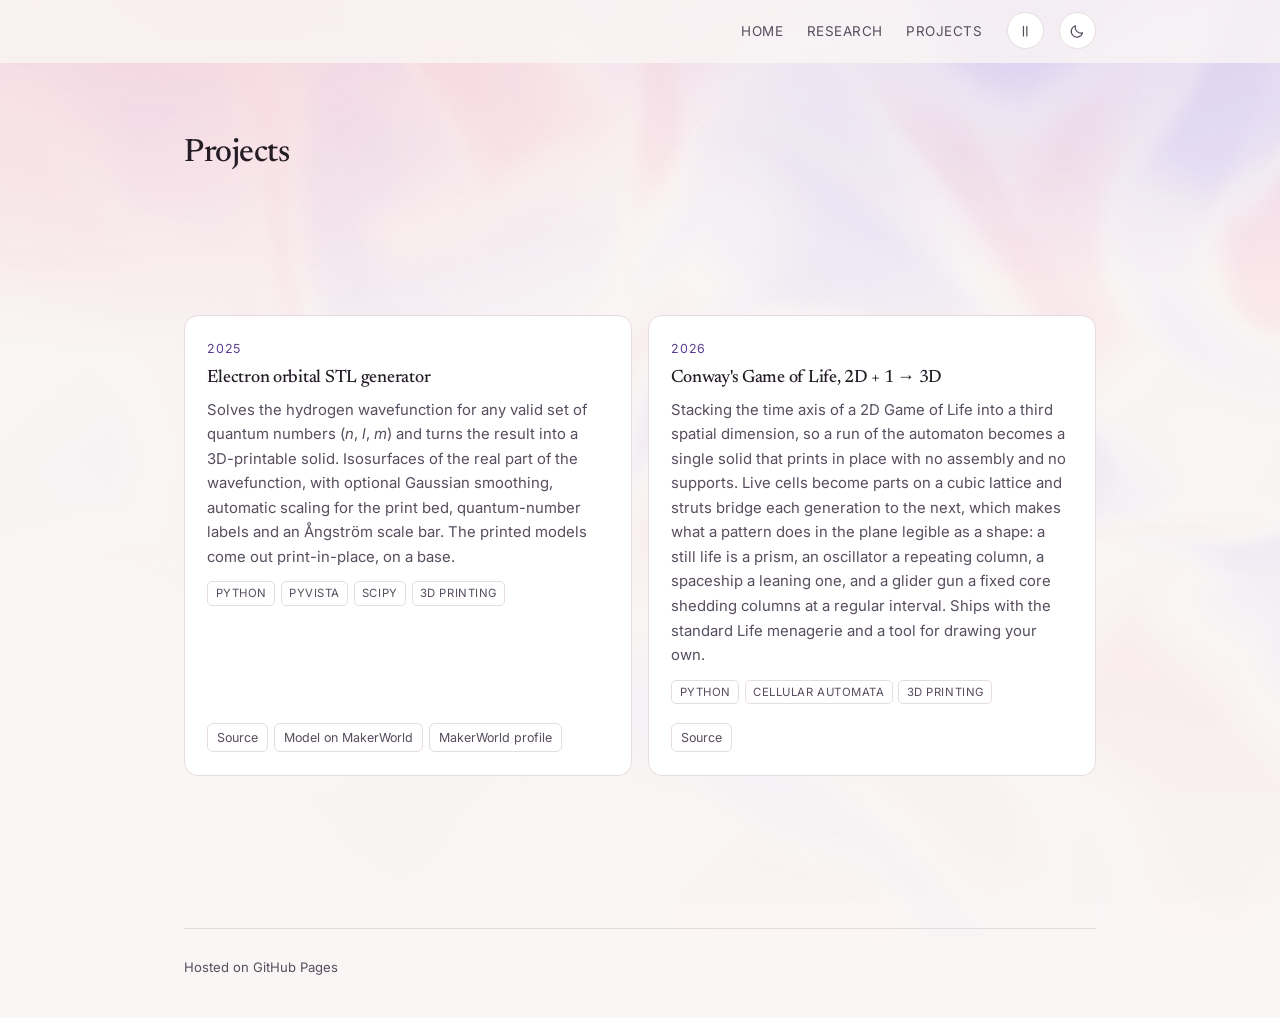
==== projects.html @ 69dfa7f5 "Rebuild the site: three pages, shared assets, and a background simulation index.html is now an intro" ====
<!DOCTYPE html>
<html lang="en" data-theme="dark">
<head>
<meta charset="UTF-8">
<meta name="viewport" content="width=device-width, initial-scale=1">
<title>Projects &mdash; Lenny Lupin-Jimenez</title>
<meta name="description" content="Things Lenny Lupin-Jimenez builds outside of research &mdash; 3D-printable electron orbitals and other side projects.">
<meta name="color-scheme" content="dark light">

<!-- Set the theme before first paint: stored choice > system preference > dark. -->
<script>
  (function () {
    try {
      var stored = localStorage.getItem('theme');
      if (stored === 'light' || stored === 'dark') {
        document.documentElement.dataset.theme = stored;
        return;
      }
      var mq = window.matchMedia('(prefers-color-scheme: light)');
      document.documentElement.dataset.theme = mq.matches ? 'light' : 'dark';
    } catch (e) {
      document.documentElement.dataset.theme = 'dark';
    }
  })();

  // Animation preference: an explicit choice wins, otherwise follow the system
  // reduced-motion setting, otherwise on.
  (function () {
    var v = 'on';
    try {
      var stored = localStorage.getItem('anim');
      if (stored === 'on' || stored === 'off') v = stored;
      else if (window.matchMedia('(prefers-reduced-motion: reduce)').matches) v = 'off';
    } catch (e) {}
    document.documentElement.dataset.anim = v;
  })();
</script>

<link rel="preconnect" href="https://fonts.googleapis.com">
<link rel="preconnect" href="https://fonts.gstatic.com" crossorigin>
<link href="https://fonts.googleapis.com/css2?family=Newsreader:ital,opsz,wght@0,6..72,400;0,6..72,500;0,6..72,600;1,6..72,400&family=Inter:wght@400;500;600&display=swap" rel="stylesheet">
<link rel="stylesheet" href="styles.css">
</head>
<body>

<canvas id="field" aria-hidden="true"></canvas>

<a class="skip" href="#main">Skip to content</a>

<div class="topbar" id="topbar">
  <div class="wrap topbar__inner">
    <nav class="nav" aria-label="Sections">
      <a href="index.html">Home</a>
      <a href="research.html">Research</a>
      <a href="#projects">Projects</a>
    </nav>
    <button class="toggle" id="motion-toggle" type="button" aria-label="Pause background animation">
      <svg class="i-pause" viewBox="0 0 24 24" fill="none" stroke="currentColor" stroke-width="1.8" stroke-linecap="round" aria-hidden="true">
        <path d="M9.5 5v14M14.5 5v14"/>
      </svg>
      <svg class="i-play" viewBox="0 0 24 24" fill="currentColor" aria-hidden="true">
        <path d="M8 5.2v13.6a.6.6 0 0 0 .92.5l10.5-6.8a.6.6 0 0 0 0-1l-10.5-6.8A.6.6 0 0 0 8 5.2z"/>
      </svg>
    </button>
    <button class="toggle" id="theme-toggle" type="button" aria-label="Switch color theme">
      <svg class="i-sun" viewBox="0 0 24 24" fill="none" stroke="currentColor" stroke-width="1.7" stroke-linecap="round" aria-hidden="true">
        <circle cx="12" cy="12" r="4"/><path d="M12 2v2M12 20v2M2 12h2M20 12h2M4.9 4.9l1.4 1.4M17.7 17.7l1.4 1.4M19.1 4.9l-1.4 1.4M6.3 17.7l-1.4 1.4"/>
      </svg>
      <svg class="i-moon" viewBox="0 0 24 24" fill="none" stroke="currentColor" stroke-width="1.7" stroke-linecap="round" stroke-linejoin="round" aria-hidden="true">
        <path d="M20 14.5A8.5 8.5 0 0 1 9.5 4a8.5 8.5 0 1 0 10.5 10.5z"/>
      </svg>
    </button>
  </div>
</div>

<main id="main">

<header class="hero">
  <div class="wrap">
    <h1>Projects</h1>
  </div>
</header>

<section class="section" id="projects">
  <div class="wrap">
    <div class="cards">
      <article class="card reveal">
        <p class="card__meta">2025</p>
        <h3>Electron orbital STL generator</h3>
        <p class="excerpt">Solves the hydrogen wavefunction for any valid set of quantum numbers (<i>n</i>, <i>l</i>, <i>m</i>) and turns the result into a 3D-printable solid. Isosurfaces of the real part of the wavefunction, with optional Gaussian smoothing, automatic scaling for the print bed, quantum-number labels and an &Aring;ngstr&ouml;m scale bar. The printed models come out print-in-place, on a base.</p>
        <p class="card__tags"><span class="tag">Python</span> <span class="tag">PyVista</span> <span class="tag">SciPy</span> <span class="tag">3D printing</span></p>
        <div class="card__foot">
          <a href="https://github.com/lupify/orbital_stl" target="_blank" rel="noopener">Source</a>
          <a href="https://makerworld.com/en/models/965676-atom-orbitals-electron" target="_blank" rel="noopener">Model on MakerWorld</a>
          <a href="https://makerworld.com/en/@lupify" target="_blank" rel="noopener">MakerWorld profile</a>
        </div>
      </article>
      <article class="card reveal">
        <p class="card__meta">2026</p>
        <h3>Conway's Game of Life, 2D + 1 &rarr; 3D</h3>
        <p class="excerpt">Stacking the time axis of a 2D Game of Life into a third spatial
           dimension, so a run of the automaton becomes a single solid that prints in place
           with no assembly and no supports. Live cells become parts on a cubic lattice and
           struts bridge each generation to the next, which makes what a pattern does in the
           plane legible as a shape: a still life is a prism, an oscillator a repeating
           column, a spaceship a leaning one, and a glider gun a fixed core shedding columns
           at a regular interval. Ships with the standard Life menagerie and a tool for
           drawing your own.</p>
        <p class="card__tags"><span class="tag">Python</span> <span class="tag">Cellular automata</span> <span class="tag">3D printing</span></p>
        <div class="card__foot">
          <a href="https://github.com/lupify/conway3d" target="_blank" rel="noopener">Source</a>
        </div>
      </article>
    </div>
  </div>
</section>

<div class="wrap">
  <footer>
    <span>Hosted on GitHub Pages</span>
  </footer>
</div>

</main>

<script src="site.js" defer></script>
<script src="background.js?v=20" defer></script>
</body>
</html>
---- styles.css ----
/* ---------- tokens ---------- */
:root {
  --bg:          #faf6f5;
  --bg-veil:     rgba(250, 246, 245, .78);
  --surface:     #ffffff;
  --surface-2:   #f4eeed;
  --line:        #e6dcdb;
  --line-strong: #d6c8c8;
  --text:        #241d26;
  /* Darkened from #6d6274, which sat at 5.36:1 on the page white -- barely over
     AA and leaving no room for anything behind it. At 7.44:1 the glow below can
     be brighter than before and still leave muted text more legible than it was. */
  --muted:       #574d5e;
  --accent:      #8f2d45;
  --accent-2:    #5c3d8f;
  --accent-wash: rgba(143, 45, 69, .09);
  /* A near-white page loses luminance fast under a dark tint, so the light glow
     is a light, highly saturated one: it shifts hue rather than brightness and
     carries 1.7x the colour of the old maroon at better contrast. Each gradient
     ends on its own hue at zero alpha -- fading to `transparent` interpolates
     through transparent black and dirties the ramp. */
  --glow-a:      rgba(240, 138, 168, .30);
  --glow-a0:     rgba(240, 138, 168, 0);
  --glow-b:      rgba(171, 142, 232, .30);
  --glow-b0:     rgba(171, 142, 232, 0);
  --grain:       .022;
  --shadow:      0 1px 2px rgba(36,29,38,.05), 0 14px 34px -20px rgba(36,29,38,.35);

  --font-sans: "Inter", ui-sans-serif, system-ui, -apple-system, "Segoe UI", Roboto, sans-serif;
  --font-serif: "Newsreader", ui-serif, Georgia, "Times New Roman", serif;
  --measure: 68ch;
  --pad: clamp(1.1rem, 5vw, 2.5rem);
}

:root[data-theme="dark"] {
  --bg:          #17141b;
  --bg-veil:     rgba(23, 20, 27, .72);
  --surface:     #201c28;
  --surface-2:   #272131;
  --line:        #342d40;
  --line-strong: #453c54;
  --text:        #ece6f0;
  --muted:       #a89eb5;
  --accent:      #d4697f;
  --accent-2:    #ab8ede;
  --accent-wash: rgba(212, 105, 127, .12);
  --glow-a:      rgba(143, 45, 69, .38);
  --glow-a0:     rgba(143, 45, 69, 0);
  --glow-b:      rgba(92, 61, 143, .30);
  --glow-b0:     rgba(92, 61, 143, 0);
  --grain:       .035;
  --shadow:      0 1px 2px rgba(0,0,0,.3), 0 18px 40px -22px rgba(0,0,0,.8);
}

@media (prefers-color-scheme: light) {
  :root:not([data-theme="dark"]):not([data-theme="light"]) { color-scheme: light; }
}

/* ---------- background field ---------- */
#field {
  position: fixed; inset: 0;
  width: 100%; height: 100%;
  z-index: -2;
  pointer-events: none;
  /* The blur radius is set from JS, in units of one simulation cell. Blurring
     shrinks the painted area inward from the edges, so the canvas is inset
     slightly beyond the viewport to keep the edges covered. */
  margin: -3vmax;
  width: calc(100% + 6vmax);
  height: calc(100% + 6vmax);
}

/* ---------- base ---------- */
*, *::before, *::after { box-sizing: border-box; }

html { scroll-behavior: smooth; }
@media (prefers-reduced-motion: reduce) {
  html { scroll-behavior: auto; }
  *, *::before, *::after { animation-duration: .01ms !important; transition-duration: .01ms !important; }
}

body {
  margin: 0;
  background: var(--bg);
  color: var(--text);
  font-family: var(--font-sans);
  font-size: 1rem;
  line-height: 1.65;
  -webkit-font-smoothing: antialiased;
  overflow-x: hidden;
}

a { color: var(--accent); text-underline-offset: 3px; text-decoration-thickness: 1px; }
a:hover { color: var(--text); }
:focus-visible { outline: 2px solid var(--accent-2); outline-offset: 3px; border-radius: 3px; }

h1, h2, h3 { font-family: var(--font-serif); font-weight: 500; line-height: 1.15; margin: 0; letter-spacing: -.015em; }

.wrap { width: min(100%, 62rem); margin-inline: auto; padding-inline: var(--pad); }

.skip {
  position: absolute; left: -9999px; top: 0;
  background: var(--surface); color: var(--text);
  padding: .6rem 1rem; border-radius: 8px; z-index: 100;
}
.skip:focus { left: 1rem; top: 1rem; }

.visually-hidden {
  position: absolute; width: 1px; height: 1px;
  margin: -1px; padding: 0; overflow: hidden;
  clip: rect(0 0 0 0); clip-path: inset(50%); white-space: nowrap;
}

/* ---------- top bar ---------- */
.topbar {
  position: sticky; top: 0; z-index: 20;
  background: var(--bg-veil);
  backdrop-filter: blur(12px);
  border-bottom: 1px solid transparent;
  transition: border-color .3s ease;
}
.topbar[data-stuck="true"] { border-bottom-color: var(--line); }
.topbar__inner {
  display: flex; align-items: center; justify-content: flex-end; gap: .6rem;
  min-height: 3.85rem;
}

.nav { display: flex; gap: .25rem; }
.nav a {
  color: var(--muted); text-decoration: none;
  font-size: .84rem; letter-spacing: .04em; text-transform: uppercase;
  padding: .45rem .6rem; border-radius: 7px;
  transition: color .18s ease, background-color .18s ease;
}
.nav a:hover { color: var(--text); background: var(--accent-wash); }

.toggle {
  display: grid; place-items: center;
  width: 2.3rem; height: 2.3rem; flex: none; margin-left: .35rem;
  border: 1px solid var(--line); border-radius: 999px;
  background: var(--surface); color: var(--muted);
  cursor: pointer;
  transition: color .18s ease, border-color .18s ease, transform .18s ease;
}
.toggle:hover { color: var(--accent); border-color: var(--line-strong); transform: rotate(-12deg); }
.toggle svg { width: 1.02rem; height: 1.02rem; }
:root[data-anim="on"]  .toggle .i-pause { display: block; }
:root[data-anim="on"]  .toggle .i-play  { display: none; }
:root[data-anim="off"] .toggle .i-pause { display: none; }
:root[data-anim="off"] .toggle .i-play  { display: block; }
#motion-toggle:hover { transform: none; }

:root[data-theme="dark"] .toggle .i-sun { display: block; }
:root[data-theme="dark"] .toggle .i-moon { display: none; }
:root[data-theme="light"] .toggle .i-sun { display: none; }
:root[data-theme="light"] .toggle .i-moon { display: block; }

/* ---------- hero ---------- */
.hero { position: relative; padding-block: clamp(2.5rem, 8vw, 4.5rem) clamp(2.5rem, 7vw, 4.5rem); }

/* The glow belongs to the page, not to the hero: anchored to a box whose height
   changes from page to page it landed differently on each, and its lower edge
   could cut off mid-fade. This is one band across the top of the document,
   identical everywhere. */
body::before {
  content: "";
  position: absolute; inset: 0 0 auto 0;
  height: clamp(26rem, 62vh, 46rem);
  background:
    radial-gradient(58rem 34rem at 14% -4%, var(--glow-a), var(--glow-a0) 70%),
    radial-gradient(50rem 30rem at 86% -10%, var(--glow-b), var(--glow-b0) 72%);
  pointer-events: none; z-index: -1;
}

/* A wide, smooth alpha ramp cannot be represented in 8-bit colour, so it steps
   into visible rings -- the banding across the top of the page. Faint
   monochrome noise over the top dithers those steps away. It is far too weak to
   read as texture; it is what makes the gradient look continuous. */
body::after {
  content: "";
  position: fixed; inset: 0;
  background-image: url("data:image/svg+xml,%3Csvg xmlns='http://www.w3.org/2000/svg' width='140' height='140'%3E%3Cfilter id='n'%3E%3CfeTurbulence type='fractalNoise' baseFrequency='.85' numOctaves='2' stitchTiles='stitch'/%3E%3CfeColorMatrix type='saturate' values='0'/%3E%3C/filter%3E%3Crect width='140' height='140' filter='url(%23n)'/%3E%3C/svg%3E");
  opacity: var(--grain);
  pointer-events: none; z-index: -1;
}
.lead { font-size: clamp(1.04rem, 2.2vw, 1.16rem); max-width: var(--measure); margin: 0 0 1.1rem; }
.lead--muted { color: var(--muted); }
.lead strong { font-weight: 500; color: var(--text); box-shadow: inset 0 -.42em 0 var(--accent-wash); }

.chips { display: flex; flex-wrap: wrap; gap: .5rem; margin-top: 2rem; }
.chip {
  font-size: .8rem; color: var(--muted);
  border: 1px solid var(--line); border-radius: 999px;
  padding: .3rem .8rem; background: var(--surface);
}
.chip b { font-weight: 500; color: var(--text); }

.links { display: flex; flex-wrap: wrap; gap: .55rem; margin-top: 1.6rem; }
.btn {
  display: inline-flex; align-items: center; gap: .45rem;
  font-size: .88rem; text-decoration: none;
  padding: .52rem 1rem; border-radius: 9px;
  border: 1px solid var(--line); background: var(--surface); color: var(--text);
  box-shadow: var(--shadow);
  transition: border-color .18s ease, transform .18s ease, color .18s ease;
}
.btn:hover { color: var(--accent); border-color: var(--accent); transform: translateY(-1px); }
.btn--primary { background: var(--accent); border-color: var(--accent); color: #fff; }
.btn--primary:hover { color: #fff; filter: brightness(1.08); }
:root[data-theme="dark"] .btn--primary { color: #1b1016; }
:root[data-theme="dark"] .btn--primary:hover { color: #1b1016; }
.btn svg { width: .95rem; height: .95rem; flex: none; }

/* ---------- sections ---------- */
section { scroll-margin-top: 5rem; }
.section { padding-block: clamp(2.75rem, 7vw, 4.5rem); }
.section__head { display: flex; align-items: baseline; gap: 1rem; margin-bottom: 2.5rem; }
.section__head h2 { font-size: clamp(1.55rem, 4vw, 2.1rem); white-space: nowrap; }
.section__head .rule { flex: 1; height: 1px; background: linear-gradient(90deg, var(--line-strong), transparent); }
.section__head .count { font-size: .8rem; color: var(--muted); letter-spacing: .08em; }

/* ---------- research timeline ---------- */
.entries { display: flex; flex-direction: column; gap: 2.5rem; }
.entry { display: grid; grid-template-columns: 9.5rem 1fr; gap: 1.75rem; }
.entry__rail { position: relative; padding-top: .28rem; }
.entry__years { font-size: .82rem; color: var(--accent-2); letter-spacing: .04em; font-variant-numeric: tabular-nums; }
.entry__place { display: block; font-size: .8rem; color: var(--muted); margin-top: .15rem; }
.entry__body { position: relative; padding-left: 1.75rem; border-left: 1px solid var(--line); }
.entry__body::before {
  content: ""; position: absolute; left: -4.5px; top: .62rem;
  width: 8px; height: 8px; border-radius: 999px;
  background: var(--accent); box-shadow: 0 0 0 4px var(--bg);
}
.entry h3 { font-size: 1.3rem; margin-bottom: .3rem; }
.entry__org { font-size: .89rem; color: var(--muted); margin: 0 0 .8rem; }
.entry__org b { font-weight: 500; color: var(--text); }
.entry p.desc { margin: 0; max-width: var(--measure); }

.papers { list-style: none; margin: 1.1rem 0 0; padding: 0; display: flex; flex-direction: column; gap: .55rem; }
.paper {
  display: block; text-decoration: none; color: inherit;
  border: 1px solid var(--line); border-left: 2px solid var(--line-strong);
  border-radius: 4px 10px 10px 4px;
  background: var(--surface);
  padding: .75rem .95rem;
  transition: border-color .18s ease, background-color .18s ease, transform .18s ease;
}
.paper:hover { border-left-color: var(--accent); background: var(--surface-2); transform: translateX(2px); }
.paper__title { font-family: var(--font-serif); font-size: 1.02rem; line-height: 1.35; display: block; }
.paper:hover .paper__title { color: var(--accent); }
.paper__authors { display: block; font-size: .82rem; color: var(--muted); margin-top: .3rem; }
.paper__authors b { color: var(--text); font-weight: 600; }
.paper__meta { display: flex; flex-wrap: wrap; align-items: center; gap: .45rem; margin-top: .5rem; }
.tag {
  font-size: .71rem; letter-spacing: .05em; text-transform: uppercase;
  color: var(--muted); border: 1px solid var(--line); border-radius: 5px; padding: .12rem .45rem;
}
.tag--venue { color: var(--accent-2); border-color: currentColor; opacity: .9; }

@media (max-width: 760px) {
  .entry { grid-template-columns: 1fr; gap: .7rem; }
  .entry__rail { padding-top: 0; }
  .entry__place { display: inline; margin-left: .5rem; }
  .entry__body { padding-left: 1.1rem; }
}

/* ---------- contact ---------- */
.contact {
  border: 1px solid var(--line); border-radius: 16px;
  background: var(--surface);
  padding: clamp(1.5rem, 5vw, 2.5rem);
  display: flex; flex-wrap: wrap; align-items: center; justify-content: space-between; gap: 1.5rem;
}
.contact h2 { font-size: 1.6rem; margin-bottom: .4rem; }
.contact p { margin: 0; color: var(--muted); max-width: 38ch; }

footer {
  border-top: 1px solid var(--line);
  margin-top: clamp(3rem, 8vw, 5rem);
  padding-block: 1.75rem 2.5rem;
  font-size: .82rem; color: var(--muted);
  display: flex; flex-wrap: wrap; gap: .75rem;
}

/* ---------- reveal ---------- */
.reveal { opacity: 0; transform: translateY(14px); transition: opacity .6s ease, transform .6s ease; }
.reveal.is-in { opacity: 1; transform: none; }
@media (prefers-reduced-motion: reduce) { .reveal { opacity: 1; transform: none; } }

/* ---------- selected work cards ---------- */
.cards { display: grid; gap: 1rem; grid-template-columns: repeat(auto-fit, minmax(17rem, 1fr)); }
.card {
  position: relative; overflow: hidden;
  border: 1px solid var(--line); border-radius: 14px;
  background: var(--surface); padding: 1.4rem;
  display: flex; flex-direction: column; gap: .5rem;
  transition: border-color .2s ease, transform .2s ease, box-shadow .2s ease;
}
.card::after {
  content: ""; position: absolute; inset: 0 0 auto 0; height: 2px;
  background: linear-gradient(90deg, var(--accent), var(--accent-2));
  opacity: 0; transition: opacity .2s ease;
}
.card:hover { transform: translateY(-3px); border-color: var(--line-strong); box-shadow: var(--shadow); }
.card:hover::after { opacity: 1; }
.card__meta { margin: 0; font-size: .78rem; letter-spacing: .05em; text-transform: uppercase; color: var(--accent-2); }
.card h3 { font-size: 1.12rem; line-height: 1.25; }
.card p.excerpt { margin: 0; font-size: .93rem; color: var(--muted); }
.card__foot { margin-top: auto; padding-top: .7rem; display: flex; flex-wrap: wrap; gap: .4rem; }
.card__foot a {
  font-size: .78rem; text-decoration: none; color: var(--muted);
  border: 1px solid var(--line); border-radius: 6px; padding: .2rem .55rem;
  transition: color .18s ease, border-color .18s ease;
}
.card__foot a:hover { color: var(--accent); border-color: var(--accent); }

.section__head a.count { text-decoration: none; white-space: nowrap; }
.section__head a.count:hover { color: var(--accent); }

.pagelink { display: inline-flex; align-items: center; gap: .4rem; margin-top: 1.75rem; font-size: .92rem; }


.card__tags { margin: .25rem 0 0; display: flex; flex-wrap: wrap; gap: .35rem; }
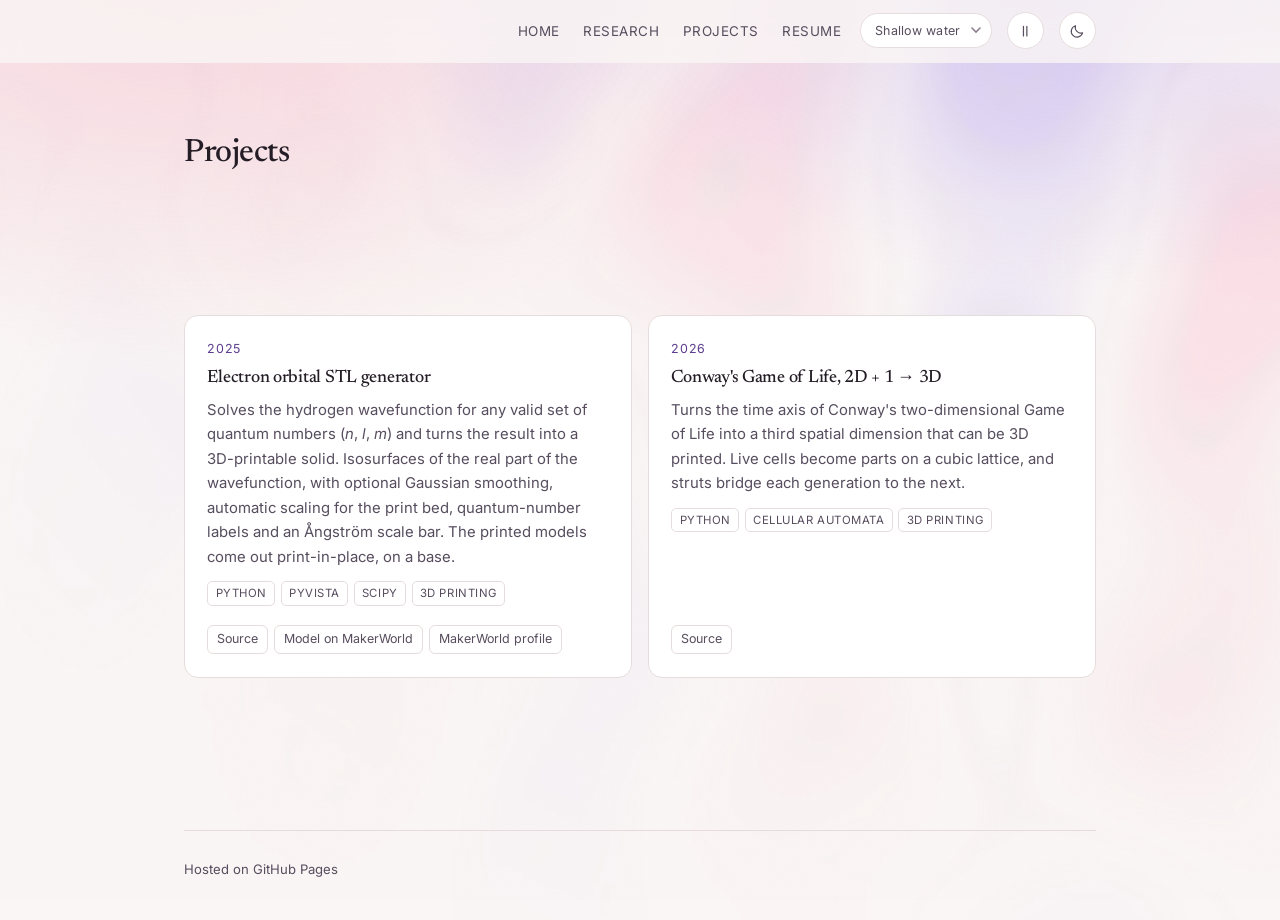
==== commit af2eb8c7: "Analytics hooks for pageviews and outbound clicks Nothing is loaded and nothing is sent: these forwa" ====
--- a/projects.html
+++ b/projects.html
@@ -39,7 +39,7 @@
 <link rel="preconnect" href="https://fonts.googleapis.com">
 <link rel="preconnect" href="https://fonts.gstatic.com" crossorigin>
 <link href="https://fonts.googleapis.com/css2?family=Newsreader:ital,opsz,wght@0,6..72,400;0,6..72,500;0,6..72,600;1,6..72,400&family=Inter:wght@400;500;600&display=swap" rel="stylesheet">
-<link rel="stylesheet" href="styles.css">
+<link rel="stylesheet" href="styles.css?v=36">
 </head>
 <body>
 
@@ -53,7 +53,18 @@
       <a href="index.html">Home</a>
       <a href="research.html">Research</a>
       <a href="#projects">Projects</a>
+      <a href="resume.html">Resume</a>
     </nav>
+    <label class="simpick">
+      <span class="visually-hidden">Background simulation</span>
+      <select id="sim-select">
+        <option value="random">Random</option>
+        <option value="turbulence">Turbulence</option>
+        <option value="shallow">Shallow water</option>
+        <option value="convection">Convection</option>
+        <option value="life">Conway's Life</option>
+      </select>
+    </label>
     <button class="toggle" id="motion-toggle" type="button" aria-label="Pause background animation">
       <svg class="i-pause" viewBox="0 0 24 24" fill="none" stroke="currentColor" stroke-width="1.8" stroke-linecap="round" aria-hidden="true">
         <path d="M9.5 5v14M14.5 5v14"/>
@@ -98,14 +109,9 @@
       <article class="card reveal">
         <p class="card__meta">2026</p>
         <h3>Conway's Game of Life, 2D + 1 &rarr; 3D</h3>
-        <p class="excerpt">Stacking the time axis of a 2D Game of Life into a third spatial
-           dimension, so a run of the automaton becomes a single solid that prints in place
-           with no assembly and no supports. Live cells become parts on a cubic lattice and
-           struts bridge each generation to the next, which makes what a pattern does in the
-           plane legible as a shape: a still life is a prism, an oscillator a repeating
-           column, a spaceship a leaning one, and a glider gun a fixed core shedding columns
-           at a regular interval. Ships with the standard Life menagerie and a tool for
-           drawing your own.</p>
+        <p class="excerpt">Turns the time axis of Conway's two-dimensional Game of
+           Life into a third spatial dimension that can be 3D printed. Live cells become
+           parts on a cubic lattice, and struts bridge each generation to the next.</p>
         <p class="card__tags"><span class="tag">Python</span> <span class="tag">Cellular automata</span> <span class="tag">3D printing</span></p>
         <div class="card__foot">
           <a href="https://github.com/lupify/conway3d" target="_blank" rel="noopener">Source</a>
@@ -123,7 +129,7 @@
 
 </main>
 
-<script src="site.js" defer></script>
-<script src="background.js?v=20" defer></script>
+<script src="site.js?v=37" defer></script>
+<script src="background.js?v=36" defer></script>
 </body>
 </html>
--- a/styles.css
+++ b/styles.css
@@ -59,15 +59,20 @@
 /* ---------- background field ---------- */
 #field {
   position: fixed; inset: 0;
+  /* Starts invisible; background.js animates the opacity itself, frame by
+     frame. It deliberately does not use a CSS transition: the reduced-motion
+     block below forces every transition to 0.01ms, which turned the cross-fade
+     into an instant cut for anyone with that setting. */
+  opacity: 0;
   width: 100%; height: 100%;
   z-index: -2;
   pointer-events: none;
   /* The blur radius is set from JS, in units of one simulation cell. Blurring
      shrinks the painted area inward from the edges, so the canvas is inset
      slightly beyond the viewport to keep the edges covered. */
-  margin: -3vmax;
-  width: calc(100% + 6vmax);
-  height: calc(100% + 6vmax);
+  margin: -4vmax;
+  width: calc(100% + 8vmax);
+  height: calc(100% + 8vmax);
 }
 
 /* ---------- base ---------- */
@@ -98,6 +103,12 @@
 
 .wrap { width: min(100%, 62rem); margin-inline: auto; padding-inline: var(--pad); }
 
+/* Publication titles, author lists and DOIs contain long unbroken runs; without
+   this they push the page sideways on a phone. */
+.lead, .desc, .excerpt, .entry__org, .paper__title, .paper__authors, .card p {
+  overflow-wrap: break-word;
+}
+
 .skip {
   position: absolute; left: -9999px; top: 0;
   background: var(--surface); color: var(--text);
@@ -121,7 +132,9 @@
 }
 .topbar[data-stuck="true"] { border-bottom-color: var(--line); }
 .topbar__inner {
-  display: flex; align-items: center; justify-content: flex-end; gap: .6rem;
+  display: flex; align-items: center; justify-content: flex-end;
+  flex-wrap: wrap; gap: .45rem .6rem;
+  padding-block: .5rem;
   min-height: 3.85rem;
 }
 
@@ -133,6 +146,29 @@
   transition: color .18s ease, background-color .18s ease;
 }
 .nav a:hover { color: var(--text); background: var(--accent-wash); }
+
+/* Simulation picker.  Sized and coloured like the round toggles beside it so
+   the toolbar reads as one group. */
+.simpick { display: inline-flex; align-items: center; }
+.simpick select {
+  appearance: none; -webkit-appearance: none;
+  font: inherit; font-size: .78rem; letter-spacing: .02em;
+  color: var(--muted);
+  background-color: var(--surface);
+  background-image: url("data:image/svg+xml,%3Csvg xmlns='http://www.w3.org/2000/svg' width='10' height='7' viewBox='0 0 10 7'%3E%3Cpath d='M1 1l4 4 4-4' fill='none' stroke='%238a8090' stroke-width='1.6' stroke-linecap='round'/%3E%3C/svg%3E");
+  background-repeat: no-repeat;
+  background-position: right .62rem center;
+  border: 1px solid var(--line); border-radius: 999px;
+  padding: .38rem 1.75rem .38rem .85rem;
+  cursor: pointer;
+  transition: color .18s ease, border-color .18s ease;
+}
+.simpick select:hover { color: var(--text); border-color: var(--line-strong); }
+.simpick select option { color: var(--text); background: var(--surface); }
+@media (max-width: 620px) {
+  .simpick select { font-size: .74rem; padding: .34rem 1.5rem .34rem .7rem; }
+  .nav a { padding: .4rem .45rem; }
+}
 
 .toggle {
   display: grid; place-items: center;
@@ -288,7 +324,7 @@
 @media (prefers-reduced-motion: reduce) { .reveal { opacity: 1; transform: none; } }
 
 /* ---------- selected work cards ---------- */
-.cards { display: grid; gap: 1rem; grid-template-columns: repeat(auto-fit, minmax(17rem, 1fr)); }
+.cards { display: grid; gap: 1rem; grid-template-columns: repeat(auto-fit, minmax(15rem, 1fr)); }
 .card {
   position: relative; overflow: hidden;
   border: 1px solid var(--line); border-radius: 14px;
@@ -321,3 +357,16 @@
 
 
 .card__tags { margin: .25rem 0 0; display: flex; flex-wrap: wrap; gap: .35rem; }
+
+/* ---------- embedded CV ---------- */
+.pdf {
+  display: block; width: 100%;
+  height: min(82vh, 1180px);
+  border: 1px solid var(--line); border-radius: 12px;
+  background: var(--surface);
+}
+.pdf__fallback {
+  display: flex; flex-direction: column; align-items: center; justify-content: center;
+  gap: 1rem; height: 100%; padding: 2rem; text-align: center; color: var(--muted);
+}
+@media (max-width: 620px) { .pdf { height: 70vh; } }
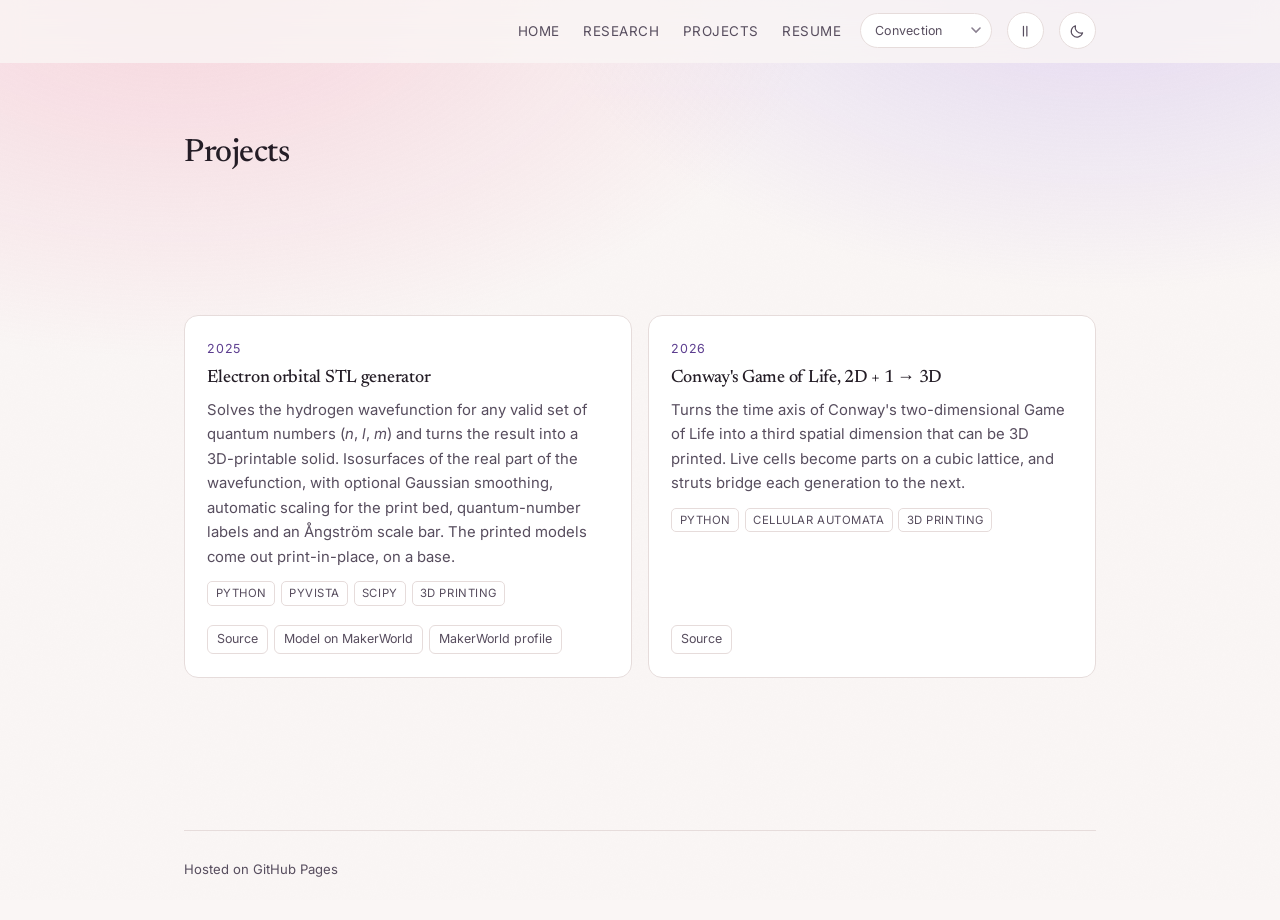
==== commit 3c191ef2: "Smooth the mouse wheel, without touching anything else CSS scroll-behavior only smooths programmatic" ====
--- a/projects.html
+++ b/projects.html
@@ -129,7 +129,7 @@
 
 </main>
 
-<script src="site.js?v=37" defer></script>
+<script src="site.js?v=38" defer></script>
 <script src="background.js?v=36" defer></script>
 </body>
 </html>
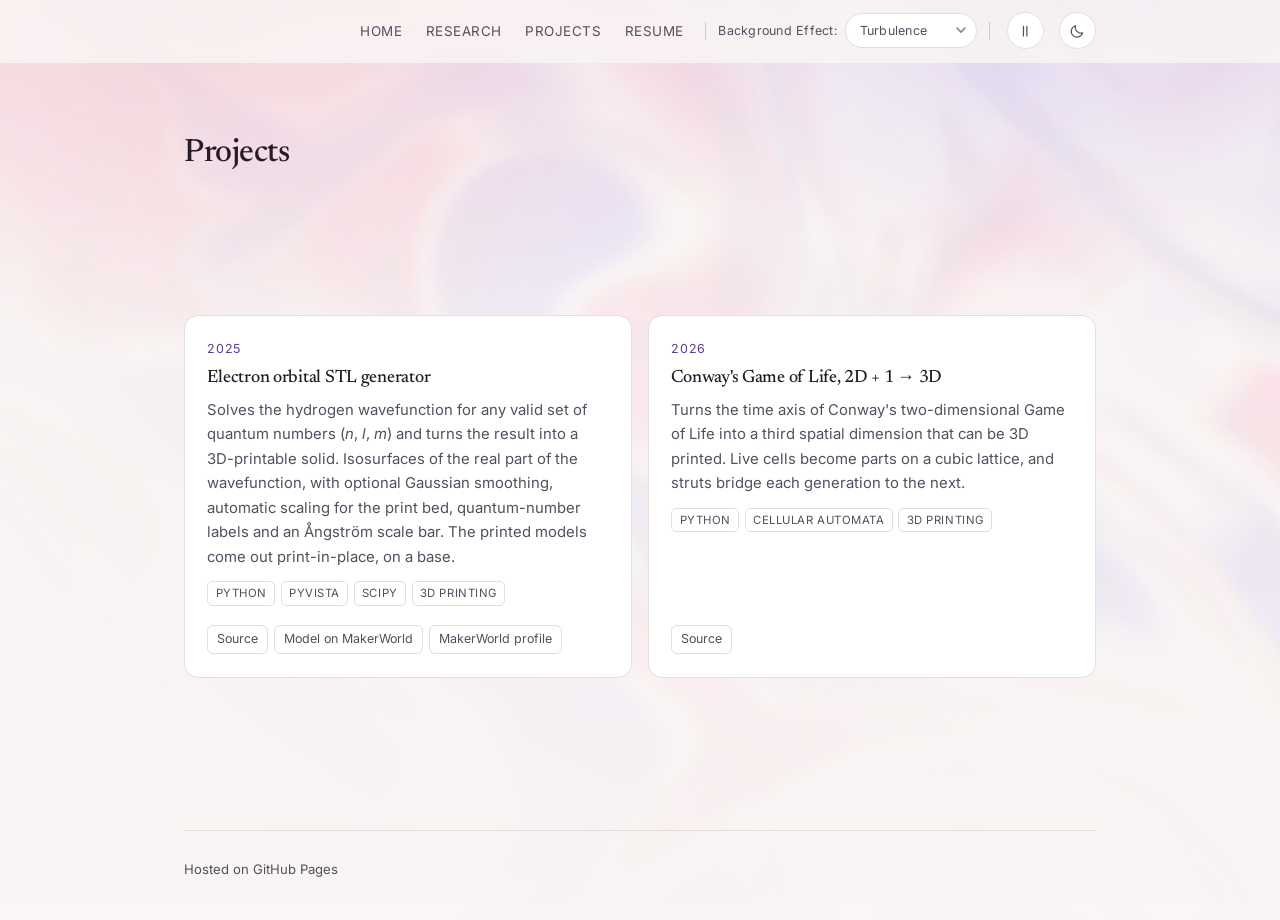
==== commit 9cdbb1cc: "Label the background picker and rule the toolbar into groups A hairline after the page links and aft" ====
--- a/projects.html
+++ b/projects.html
@@ -39,7 +39,7 @@
 <link rel="preconnect" href="https://fonts.googleapis.com">
 <link rel="preconnect" href="https://fonts.gstatic.com" crossorigin>
 <link href="https://fonts.googleapis.com/css2?family=Newsreader:ital,opsz,wght@0,6..72,400;0,6..72,500;0,6..72,600;1,6..72,400&family=Inter:wght@400;500;600&display=swap" rel="stylesheet">
-<link rel="stylesheet" href="styles.css?v=36">
+<link rel="stylesheet" href="styles.css?v=39">
 </head>
 <body>
 
@@ -55,8 +55,9 @@
       <a href="#projects">Projects</a>
       <a href="resume.html">Resume</a>
     </nav>
+    <span class="bar" aria-hidden="true"></span>
     <label class="simpick">
-      <span class="visually-hidden">Background simulation</span>
+      <span class="simpick__label">Background Effect:</span>
       <select id="sim-select">
         <option value="random">Random</option>
         <option value="turbulence">Turbulence</option>
@@ -65,6 +66,7 @@
         <option value="life">Conway's Life</option>
       </select>
     </label>
+    <span class="bar" aria-hidden="true"></span>
     <button class="toggle" id="motion-toggle" type="button" aria-label="Pause background animation">
       <svg class="i-pause" viewBox="0 0 24 24" fill="none" stroke="currentColor" stroke-width="1.8" stroke-linecap="round" aria-hidden="true">
         <path d="M9.5 5v14M14.5 5v14"/>
@@ -129,7 +131,7 @@
 
 </main>
 
-<script src="site.js?v=38" defer></script>
-<script src="background.js?v=36" defer></script>
+<script src="site.js?v=39" defer></script>
+<script src="background.js?v=39" defer></script>
 </body>
 </html>
--- a/styles.css
+++ b/styles.css
@@ -147,9 +147,20 @@
 }
 .nav a:hover { color: var(--text); background: var(--accent-wash); }
 
+/* A hairline between groups in the toolbar: the pages, the background control,
+   and the two round buttons. */
+.bar {
+  width: 1px; height: 1.15rem; flex: none;
+  background: var(--line-strong);
+  margin-inline: .15rem;
+}
+
 /* Simulation picker.  Sized and coloured like the round toggles beside it so
    the toolbar reads as one group. */
-.simpick { display: inline-flex; align-items: center; }
+.simpick { display: inline-flex; align-items: center; gap: .45rem; }
+.simpick__label {
+  font-size: .78rem; letter-spacing: .02em; color: var(--muted); white-space: nowrap;
+}
 .simpick select {
   appearance: none; -webkit-appearance: none;
   font: inherit; font-size: .78rem; letter-spacing: .02em;
@@ -167,7 +178,11 @@
 .simpick select option { color: var(--text); background: var(--surface); }
 @media (max-width: 620px) {
   .simpick select { font-size: .74rem; padding: .34rem 1.5rem .34rem .7rem; }
+  .simpick__label { font-size: .72rem; }
   .nav a { padding: .4rem .45rem; }
+  /* the toolbar wraps at this width, which puts the dividers in the wrong
+     places, so they go rather than mislead */
+  .bar { display: none; }
 }
 
 .toggle {
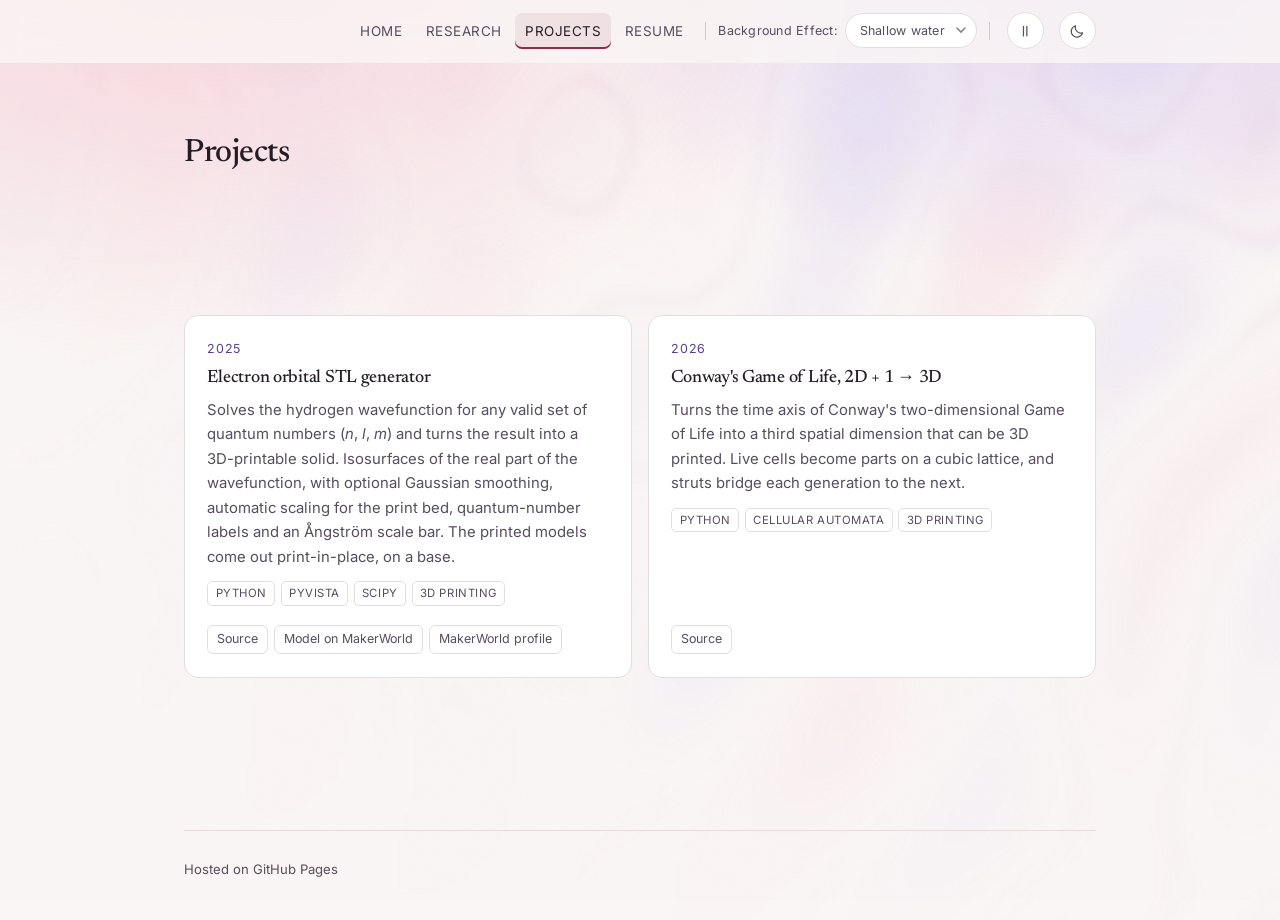
==== commit 0a3b7066: "Highlight the page you are on Each page's nav pointed at an in-page anchor for its own entry, so the" ====
--- a/projects.html
+++ b/projects.html
@@ -39,7 +39,7 @@
 <link rel="preconnect" href="https://fonts.googleapis.com">
 <link rel="preconnect" href="https://fonts.gstatic.com" crossorigin>
 <link href="https://fonts.googleapis.com/css2?family=Newsreader:ital,opsz,wght@0,6..72,400;0,6..72,500;0,6..72,600;1,6..72,400&family=Inter:wght@400;500;600&display=swap" rel="stylesheet">
-<link rel="stylesheet" href="styles.css?v=39">
+<link rel="stylesheet" href="styles.css?v=40">
 </head>
 <body>
 
@@ -52,7 +52,7 @@
     <nav class="nav" aria-label="Sections">
       <a href="index.html">Home</a>
       <a href="research.html">Research</a>
-      <a href="#projects">Projects</a>
+      <a href="projects.html">Projects</a>
       <a href="resume.html">Resume</a>
     </nav>
     <span class="bar" aria-hidden="true"></span>
@@ -131,7 +131,7 @@
 
 </main>
 
-<script src="site.js?v=39" defer></script>
+<script src="site.js?v=40" defer></script>
 <script src="background.js?v=39" defer></script>
 </body>
 </html>
--- a/styles.css
+++ b/styles.css
@@ -146,6 +146,11 @@
   transition: color .18s ease, background-color .18s ease;
 }
 .nav a:hover { color: var(--text); background: var(--accent-wash); }
+.nav a[aria-current="page"] {
+  color: var(--text);
+  background: var(--accent-wash);
+  box-shadow: inset 0 -2px 0 var(--accent);
+}
 
 /* A hairline between groups in the toolbar: the pages, the background control,
    and the two round buttons. */
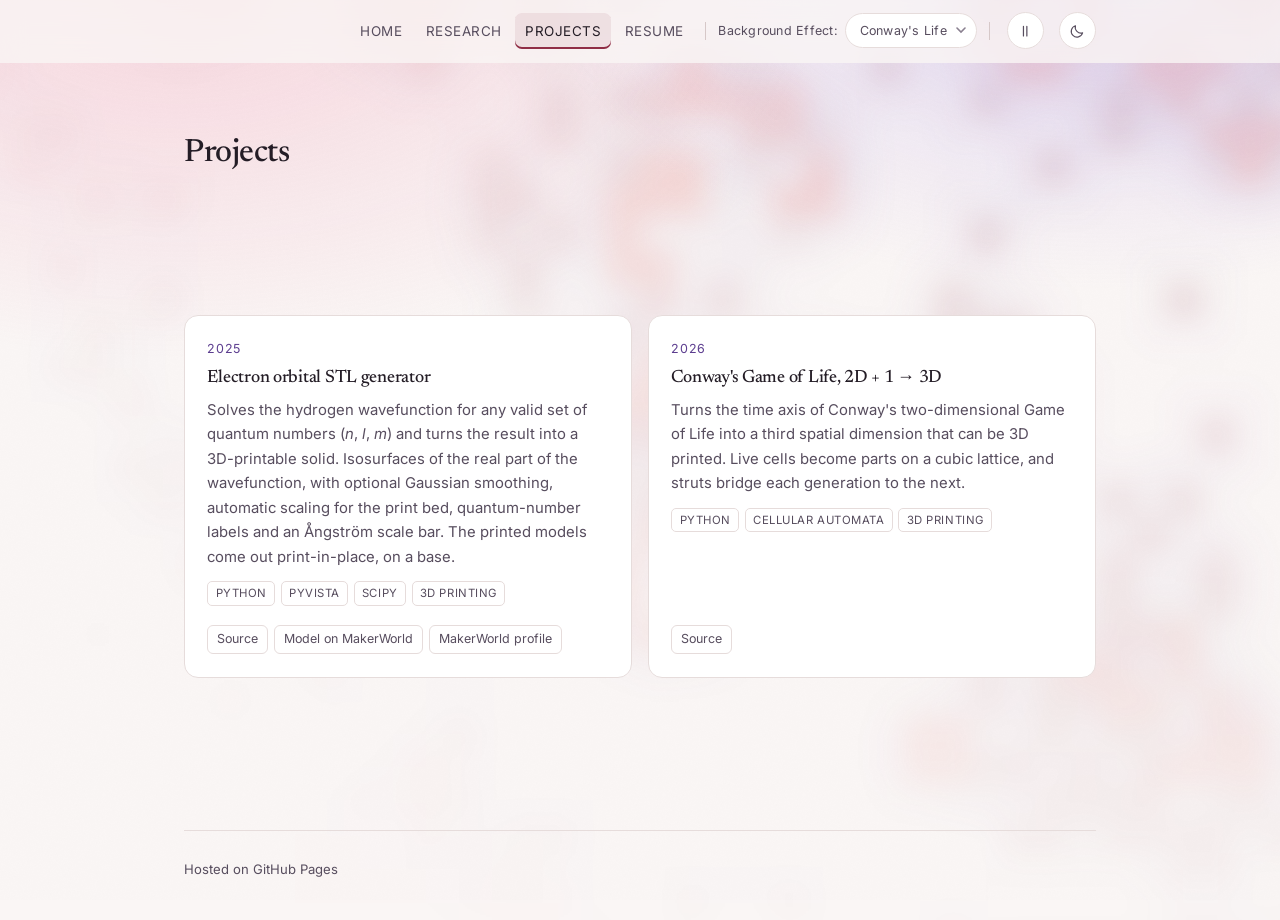
==== commit 7689f1ec: "Count visits with GoatCounter Adds the tag to all four pages and narrows the hooks in site.js to Goa" ====
--- a/projects.html
+++ b/projects.html
@@ -35,6 +35,11 @@
     document.documentElement.dataset.anim = v;
   })();
 </script>
+
+<!-- Analytics: GoatCounter, no cookies and no consent banner needed.  Counts
+     the first pageview itself; site.js counts the soft navigations after it. -->
+<script data-goatcounter="https://lupify.goatcounter.com/count"
+        async src="//gc.zgo.at/count.js"></script>
 
 <link rel="preconnect" href="https://fonts.googleapis.com">
 <link rel="preconnect" href="https://fonts.gstatic.com" crossorigin>
@@ -131,7 +136,7 @@
 
 </main>
 
-<script src="site.js?v=40" defer></script>
+<script src="site.js?v=41" defer></script>
 <script src="background.js?v=39" defer></script>
 </body>
 </html>
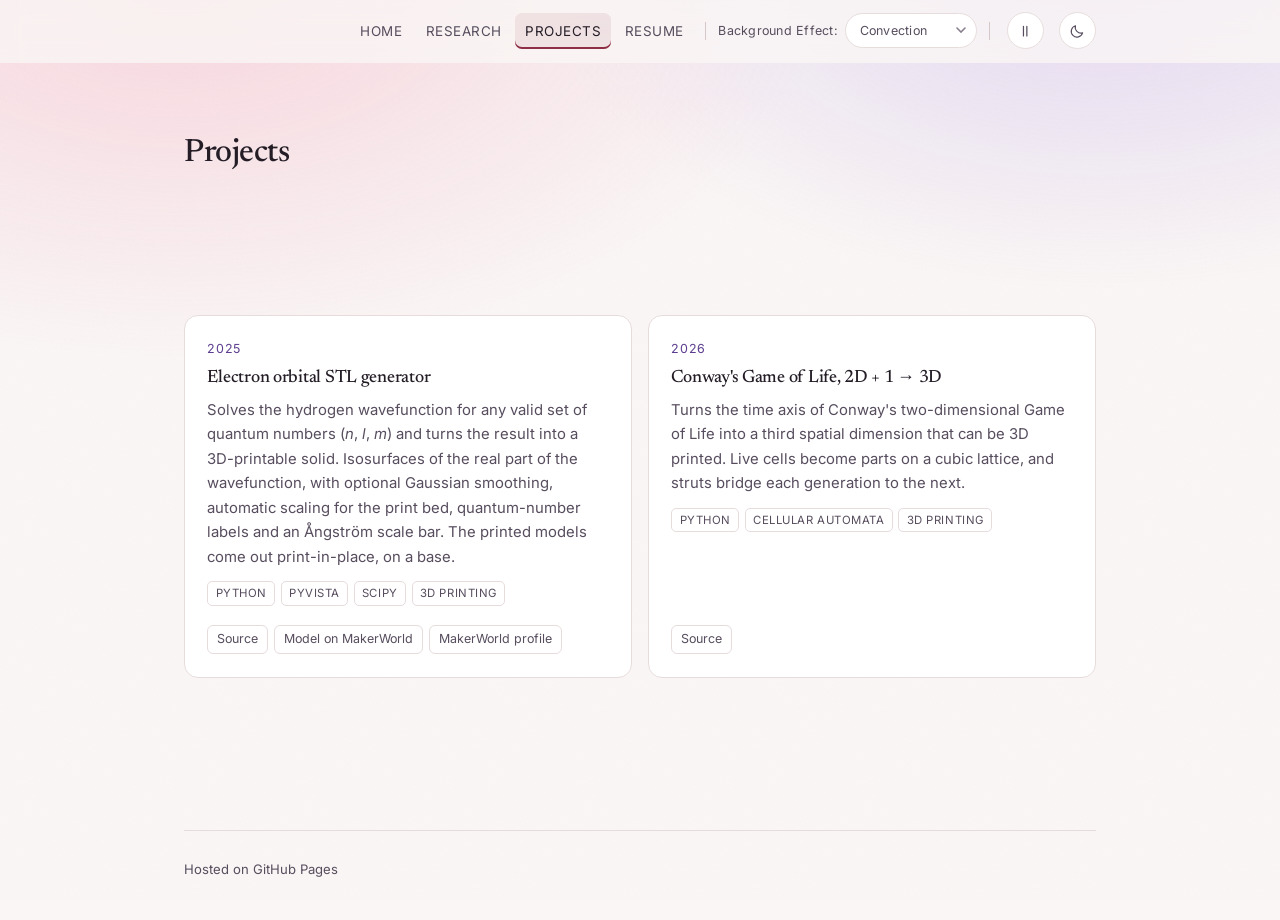
==== commit 72c0a37a: "Run the background by default on a first visit It previously started paused whenever the system aske" ====
--- a/projects.html
+++ b/projects.html
@@ -23,14 +23,13 @@
     }
   })();
 
-  // Animation preference: an explicit choice wins, otherwise follow the system
-  // reduced-motion setting, otherwise on.
+  // Animation preference: on unless this visitor has turned it off before.
+  // Set before first paint so the background never starts and then stops.
   (function () {
     var v = 'on';
     try {
       var stored = localStorage.getItem('anim');
       if (stored === 'on' || stored === 'off') v = stored;
-      else if (window.matchMedia('(prefers-reduced-motion: reduce)').matches) v = 'off';
     } catch (e) {}
     document.documentElement.dataset.anim = v;
   })();
